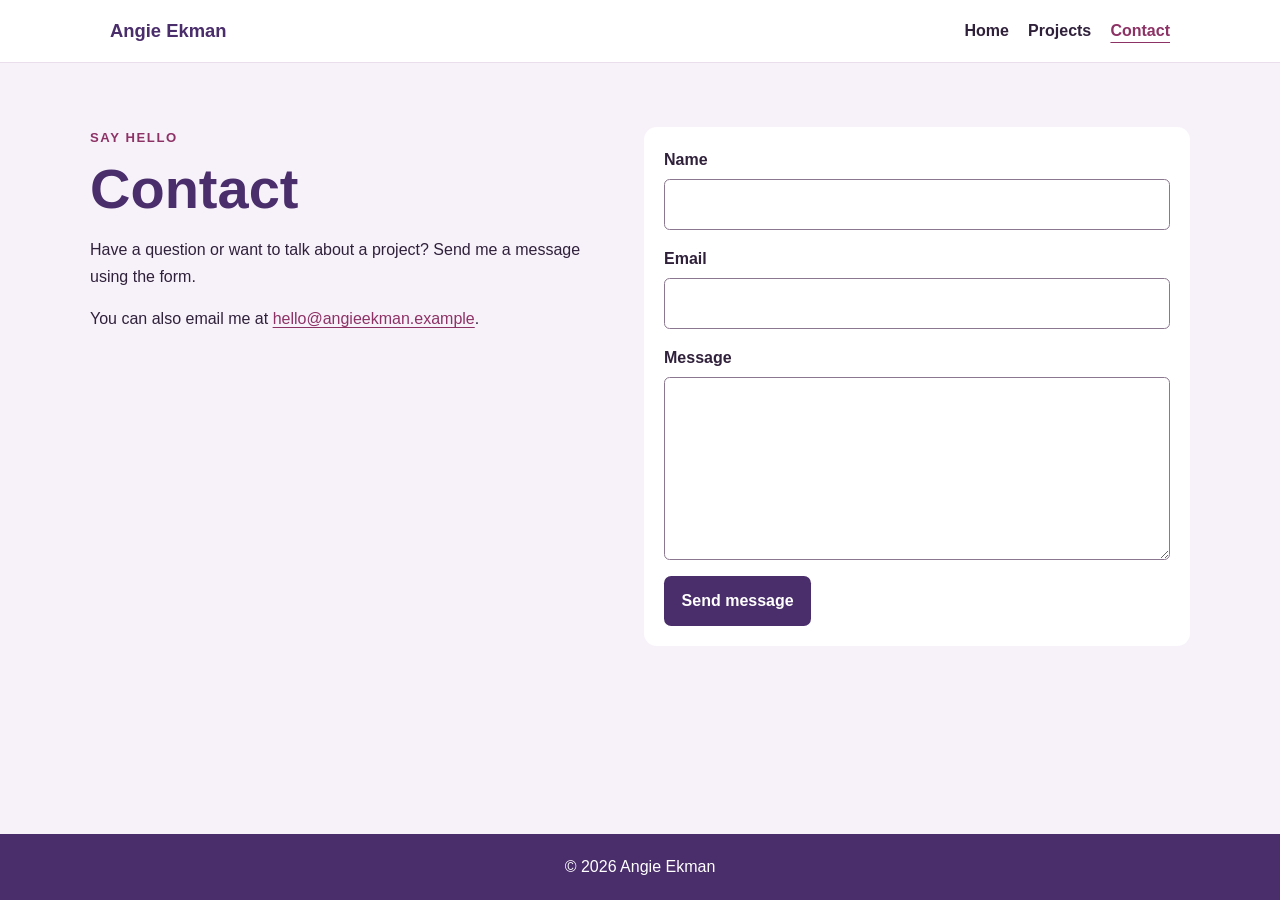
==== contact.html @ b8a72bd6 "1st kinda done portfolio" ====
<!doctype html>
<html lang="en">
  <head>
    <meta charset="UTF-8" />
    <meta name="viewport" content="width=device-width, initial-scale=1.0" />
    <meta
      name="description"
      content="Contact Angie Ekman about web and app development."
    />
    <link rel="stylesheet" href="styles/styles.css" />
    <link rel="stylesheet" href="styles/contact.css" />
    <title>Angie Ekman | Contact</title>
  </head>
  <body>
    <header class="site-header">
      <nav class="navbar" aria-label="Main navigation">
        <a class="brand" href="index.html">Angie Ekman</a>
        <ul class="nav-links">
          <li><a href="index.html">Home</a></li>
          <li><a href="projects.html">Projects</a></li>
          <li><a aria-current="page" href="contact.html">Contact</a></li>
        </ul>
      </nav>
    </header>
    <main class="page-main">
      <section class="contact-layout" aria-labelledby="contact-title">
        <div class="contact-copy">
          <p class="eyebrow">Say hello</p>
          <h1 id="contact-title">Contact</h1>
          <p>
            Have a question or want to talk about a project? Send me a message
            using the form.
          </p>
          <p>
            You can also email me at
            <a href="mailto:hello@angieekman.example"
              >hello@angieekman.example</a
            >.
          </p>
        </div>
        <form
          class="contact-form"
          action="mailto:hello@angieekman.example"
          method="post"
          enctype="text/plain"
        >
          <div class="form-field">
            <label for="name">Name</label
            ><input
              id="name"
              name="name"
              type="text"
              autocomplete="name"
              required
            />
          </div>
          <div class="form-field">
            <label for="email">Email</label
            ><input
              id="email"
              name="email"
              type="email"
              autocomplete="email"
              required
            />
          </div>
          <div class="form-field">
            <label for="message">Message</label
            ><textarea id="message" name="message" rows="6" required></textarea>
          </div>
          <button class="button" type="submit">Send message</button>
        </form>
      </section>
    </main>
    <footer class="site-footer"><p>&copy; 2026 Angie Ekman</p></footer>
  </body>
</html>
---- styles/styles.css ----
:root {
  color-scheme: light;
  --ink: #30213b;
  --plum: #4a2d6b;
  --berry: #8d3265;
  --lavender: #f7f2fa;
  --pink: #e8c4dc;
  --white: #fff;
}

* {
  box-sizing: border-box;
}

body {
  display: flex;
  flex-direction: column;
  min-height: 100vh;
  min-width: 320px;
  margin: 0;
  color: var(--ink);
  background: var(--lavender);
  font-family: Arial, Helvetica, sans-serif;
  font-size: 1rem;
  line-height: 1.65;
}

a {
  color: var(--berry);
  text-underline-offset: 0.2em;
}
a:hover {
  color: var(--plum);
}
a:focus-visible,
button:focus-visible,
input:focus-visible,
textarea:focus-visible {
  outline: 3px solid var(--berry);
  outline-offset: 3px;
}

.site-header {
  background: var(--white);
  border-bottom: 1px solid #eaddec;
}
.navbar {
  display: flex;
  flex-direction: column;
  align-items: flex-start;
  gap: 0.5rem;
  max-width: 1100px;
  margin: 0 auto;
  padding: 1rem 1.25rem;
}
.brand {
  color: var(--plum);
  font-size: 1.15rem;
  font-weight: 700;
  text-decoration: none;
}
.nav-links {
  display: flex;
  flex-wrap: wrap;
  gap: 0.25rem 1.2rem;
  margin: 0;
  padding: 0;
  list-style: none;
}
.nav-links a {
  color: var(--ink);
  font-weight: 600;
  text-decoration: none;
}
.nav-links a[aria-current="page"] {
  color: var(--berry);
  text-decoration: underline;
  text-underline-offset: 0.35rem;
}

main {
  flex: 1;
  width: min(100% - 2rem, 1100px);
  margin: 0 auto;
}
.hero {
  display: flex;
  flex-direction: column;
  gap: 2rem;
  align-items: center;
  padding: 3rem 0 2rem;
}
.hero-text {
  max-width: 34rem;
}
.hero h1 {
  margin: 0;
  color: var(--plum);
  font-size: clamp(2.4rem, 10vw, 4.5rem);
  line-height: 1.08;
}
h2 {
  color: var(--plum);
  line-height: 1.2;
}
.hero h2 {
  margin: 0.5rem 0;
  font-size: clamp(1.35rem, 5vw, 2rem);
}
.eyebrow {
  margin: 0 0 0.5rem;
  color: var(--berry);
  font-size: 0.82rem;
  font-weight: 700;
  letter-spacing: 0.12em;
  text-transform: uppercase;
}
.hero-image {
  display: block;
  width: 100%;
  max-width: 540px;
  height: auto;
  border-radius: 1rem;
}
.button {
  display: inline-block;
  border: 0;
  border-radius: 0.45rem;
  padding: 0.75rem 1.1rem;
  color: var(--white);
  background: var(--plum);
  font: inherit;
  font-weight: 700;
  text-decoration: none;
  cursor: pointer;
}
.button:hover {
  color: var(--white);
  background: var(--berry);
}
.intro {
  max-width: 48rem;
  margin: 1rem auto 4rem;
  padding: 1.5rem;
  border-left: 4px solid var(--berry);
  background: var(--white);
}
.intro h2 {
  margin-top: 0;
}
.page-main {
  padding-top: 2.5rem;
  padding-bottom: 4rem;
}
.page-main h1 {
  margin: 0;
  color: var(--plum);
  font-size: clamp(2.2rem, 8vw, 3.5rem);
  line-height: 1.15;
}
.page-lead {
  max-width: 42rem;
  margin-top: 0.75rem;
}
.site-footer {
  padding: 1.25rem;
  color: var(--white);
  background: var(--plum);
  text-align: center;
}
.site-footer p {
  margin: 0;
}

@media (min-width: 480px) {
  .navbar {
    flex-direction: row;
    align-items: center;
    justify-content: space-between;
  }
  .hero {
    padding-top: 4rem;
  }
}

@media (min-width: 768px) {
  main {
    width: min(100% - 4rem, 1100px);
  }
  .hero {
    flex-direction: row;
    justify-content: space-between;
    gap: 3rem;
    min-height: 65vh;
  }
  .hero-text {
    flex: 1;
  }
  .hero-image {
    flex: 1;
  }
  .page-main {
    padding-top: 4rem;
  }
}
---- styles/contact.css ----
.contact-layout {
  display: flex;
  flex-direction: column;
  gap: 2rem;
}

.contact-copy { max-width: 32rem; }
.contact-copy h1 { margin-bottom: 1rem; }
.contact-form { display: flex; flex-direction: column; gap: 1rem; width: 100%; max-width: 38rem; padding: 1.25rem; border-radius: 0.8rem; background: var(--white); }
.form-field { display: flex; flex-direction: column; gap: 0.35rem; }
.form-field label { font-weight: 700; }
.form-field input, .form-field textarea { width: 100%; border: 1px solid #8b778f; border-radius: 0.35rem; padding: 0.7rem; color: var(--ink); background: var(--white); font: inherit; }
.form-field textarea { resize: vertical; }
.contact-form .button { align-self: flex-start; }

@media (min-width: 768px) {
  .contact-layout { flex-direction: row; align-items: flex-start; justify-content: space-between; gap: 3rem; }
  .contact-copy { flex: 1; }
  .contact-form { flex: 1; }
}
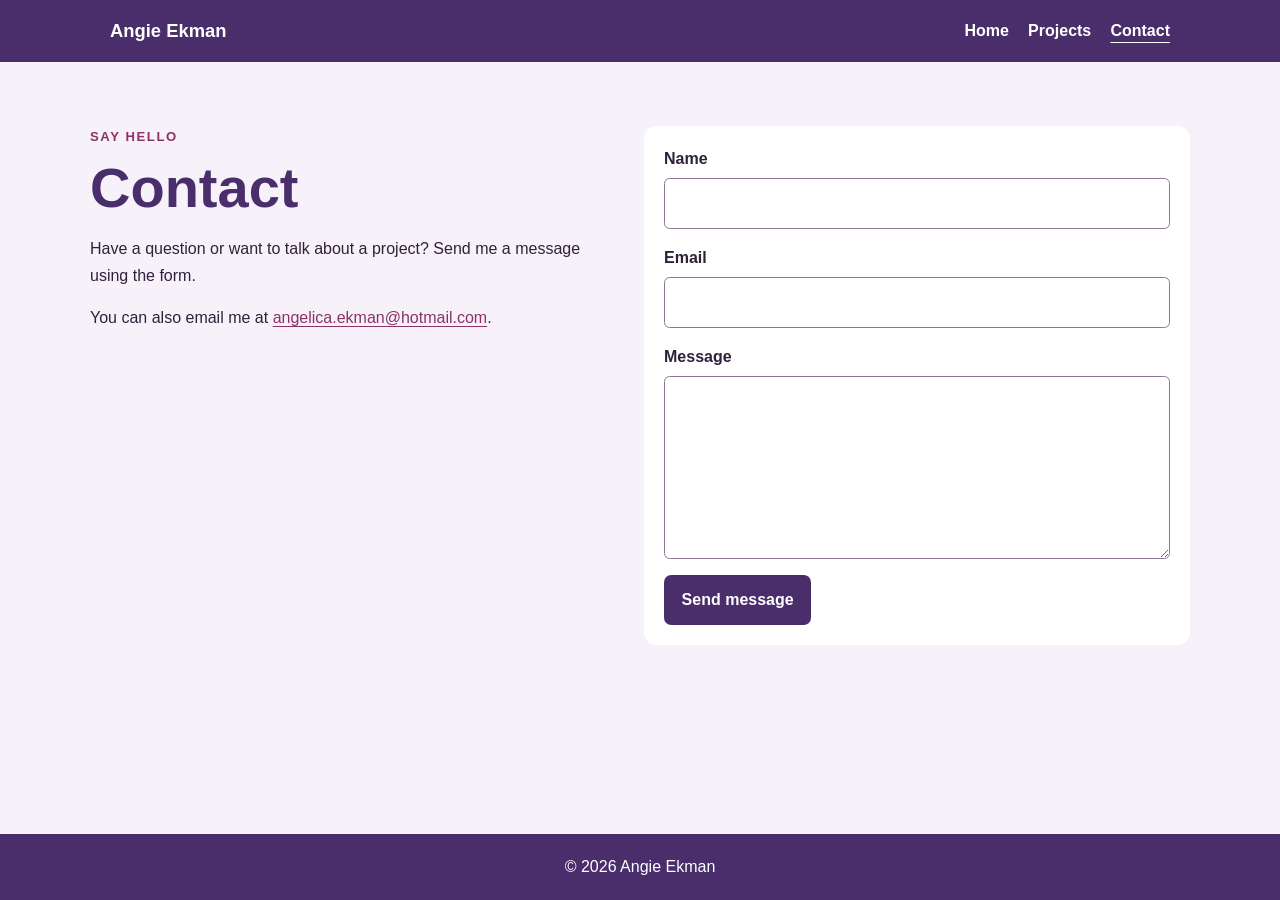
==== commit 711e55f1: "changed placeholder for email to correct one. removed button from first page that redirected to proj" ====
--- a/contact.html
+++ b/contact.html
@@ -33,14 +33,14 @@
           </p>
           <p>
             You can also email me at
-            <a href="mailto:hello@angieekman.example"
-              >hello@angieekman.example</a
+            <a href="mailto:angelica.ekman@hotmail.com"
+              >angelica.ekman@hotmail.com</a
             >.
           </p>
         </div>
         <form
           class="contact-form"
-          action="mailto:hello@angieekman.example"
+          action="mailto:angelica.ekman@hotmail.com"
           method="post"
           enctype="text/plain"
         >
--- a/styles/styles.css
+++ b/styles/styles.css
@@ -4,7 +4,6 @@
   --plum: #4a2d6b;
   --berry: #8d3265;
   --lavender: #f7f2fa;
-  --pink: #e8c4dc;
   --white: #fff;
 }
 
@@ -41,8 +40,7 @@
 }
 
 .site-header {
-  background: var(--white);
-  border-bottom: 1px solid #eaddec;
+  background: var(--plum);
 }
 .navbar {
   display: flex;
@@ -54,7 +52,7 @@
   padding: 1rem 1.25rem;
 }
 .brand {
-  color: var(--plum);
+  color: var(--white);
   font-size: 1.15rem;
   font-weight: 700;
   text-decoration: none;
@@ -68,12 +66,12 @@
   list-style: none;
 }
 .nav-links a {
-  color: var(--ink);
+  color: var(--white);
   font-weight: 600;
   text-decoration: none;
 }
 .nav-links a[aria-current="page"] {
-  color: var(--berry);
+  color: var(--white);
   text-decoration: underline;
   text-underline-offset: 0.35rem;
 }
--- a/styles/contact.css
+++ b/styles/contact.css
@@ -4,17 +4,64 @@
   gap: 2rem;
 }
 
-.contact-copy { max-width: 32rem; }
-.contact-copy h1 { margin-bottom: 1rem; }
-.contact-form { display: flex; flex-direction: column; gap: 1rem; width: 100%; max-width: 38rem; padding: 1.25rem; border-radius: 0.8rem; background: var(--white); }
-.form-field { display: flex; flex-direction: column; gap: 0.35rem; }
-.form-field label { font-weight: 700; }
-.form-field input, .form-field textarea { width: 100%; border: 1px solid #8b778f; border-radius: 0.35rem; padding: 0.7rem; color: var(--ink); background: var(--white); font: inherit; }
-.form-field textarea { resize: vertical; }
-.contact-form .button { align-self: flex-start; }
+.contact-copy {
+  max-width: 32rem;
+}
+
+.contact-copy h1 {
+  margin-bottom: 1rem;
+}
+
+.contact-form {
+  display: flex;
+  flex-direction: column;
+  gap: 1rem;
+  width: 100%;
+  max-width: 38rem;
+  padding: 1.25rem;
+  border-radius: 0.8rem;
+  background: var(--white);
+}
+
+.form-field {
+  display: flex;
+  flex-direction: column;
+  gap: 0.35rem;
+}
+
+.form-field label {
+  font-weight: 700;
+}
+
+.form-field input,
+.form-field textarea {
+  width: 100%;
+  border: 1px solid #8b778f;
+  border-radius: 0.35rem;
+  padding: 0.7rem;
+  color: var(--ink);
+  background: var(--white);
+  font: inherit;
+}
+
+.form-field textarea {
+  resize: vertical;
+}
+
+.contact-form .button {
+  align-self: flex-start;
+}
 
 @media (min-width: 768px) {
-  .contact-layout { flex-direction: row; align-items: flex-start; justify-content: space-between; gap: 3rem; }
-  .contact-copy { flex: 1; }
-  .contact-form { flex: 1; }
+  .contact-layout {
+    flex-direction: row;
+    align-items: flex-start;
+    justify-content: space-between;
+    gap: 3rem;
+  }
+
+  .contact-copy,
+  .contact-form {
+    flex: 1;
+  }
 }
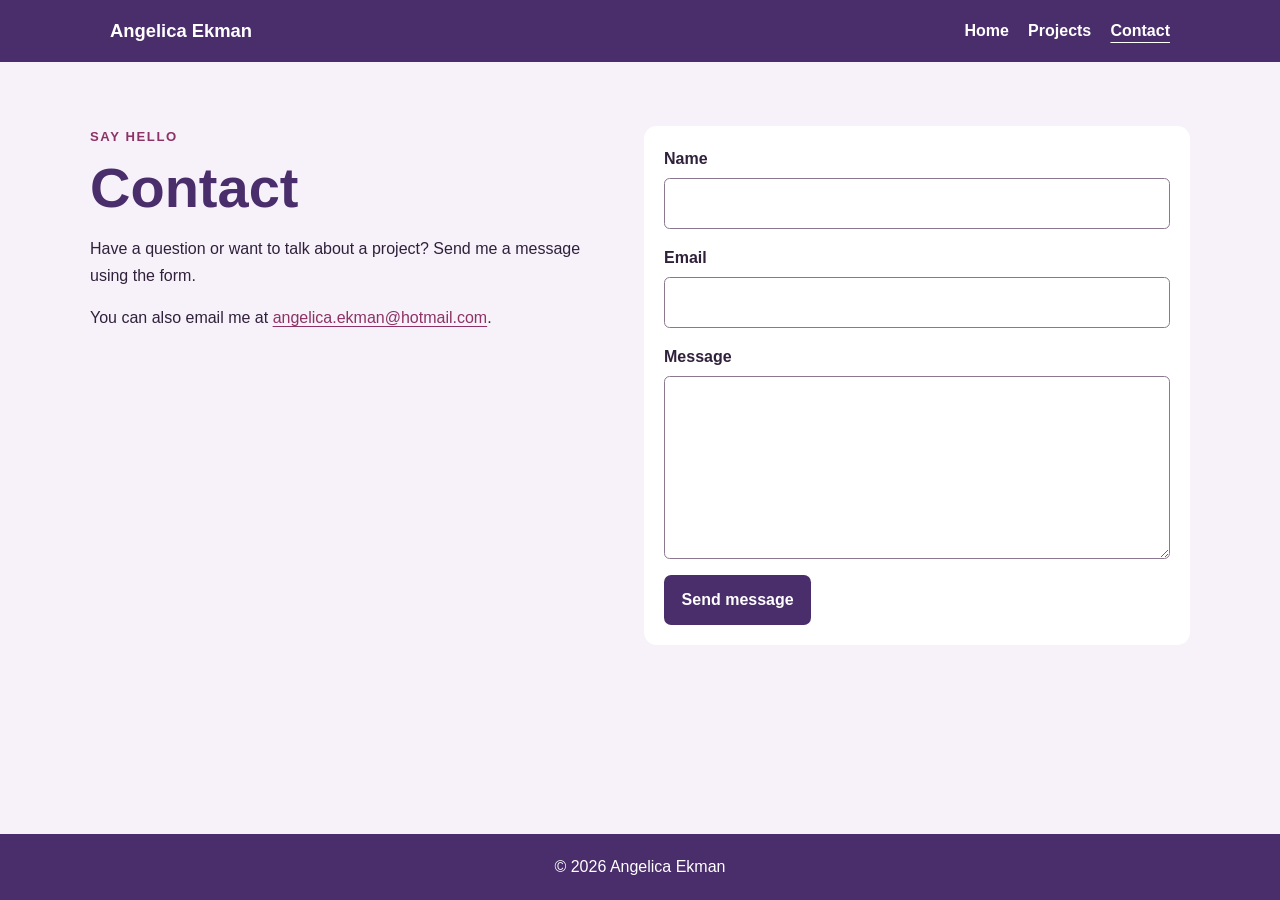
==== commit 39649ed8: "Changed all Angie to Angelica. added hover effect for menu-links" ====
--- a/contact.html
+++ b/contact.html
@@ -5,16 +5,16 @@
     <meta name="viewport" content="width=device-width, initial-scale=1.0" />
     <meta
       name="description"
-      content="Contact Angie Ekman about web and app development."
+      content="Contact Angelica Ekman about web and app development."
     />
     <link rel="stylesheet" href="styles/styles.css" />
     <link rel="stylesheet" href="styles/contact.css" />
-    <title>Angie Ekman | Contact</title>
+    <title>Angelica Ekman | Contact</title>
   </head>
   <body>
     <header class="site-header">
       <nav class="navbar" aria-label="Main navigation">
-        <a class="brand" href="index.html">Angie Ekman</a>
+        <a class="brand" href="index.html">Angelica Ekman</a>
         <ul class="nav-links">
           <li><a href="index.html">Home</a></li>
           <li><a href="projects.html">Projects</a></li>
@@ -72,6 +72,6 @@
         </form>
       </section>
     </main>
-    <footer class="site-footer"><p>&copy; 2026 Angie Ekman</p></footer>
+    <footer class="site-footer"><p>&copy; 2026 Angelica Ekman</p></footer>
   </body>
 </html>
--- a/styles/styles.css
+++ b/styles/styles.css
@@ -3,6 +3,7 @@
   --ink: #30213b;
   --plum: #4a2d6b;
   --berry: #8d3265;
+  --pink: #f0c5df;
   --lavender: #f7f2fa;
   --white: #fff;
 }
@@ -29,7 +30,7 @@
   text-underline-offset: 0.2em;
 }
 a:hover {
-  color: var(--plum);
+  color: var(--pink);
 }
 a:focus-visible,
 button:focus-visible,
@@ -69,6 +70,11 @@
   color: var(--white);
   font-weight: 600;
   text-decoration: none;
+  transition: color 180ms ease;
+}
+.nav-links :hover,
+.nav-links :focus-visible {
+  color: var(--pink);
 }
 .nav-links a[aria-current="page"] {
   color: var(--white);
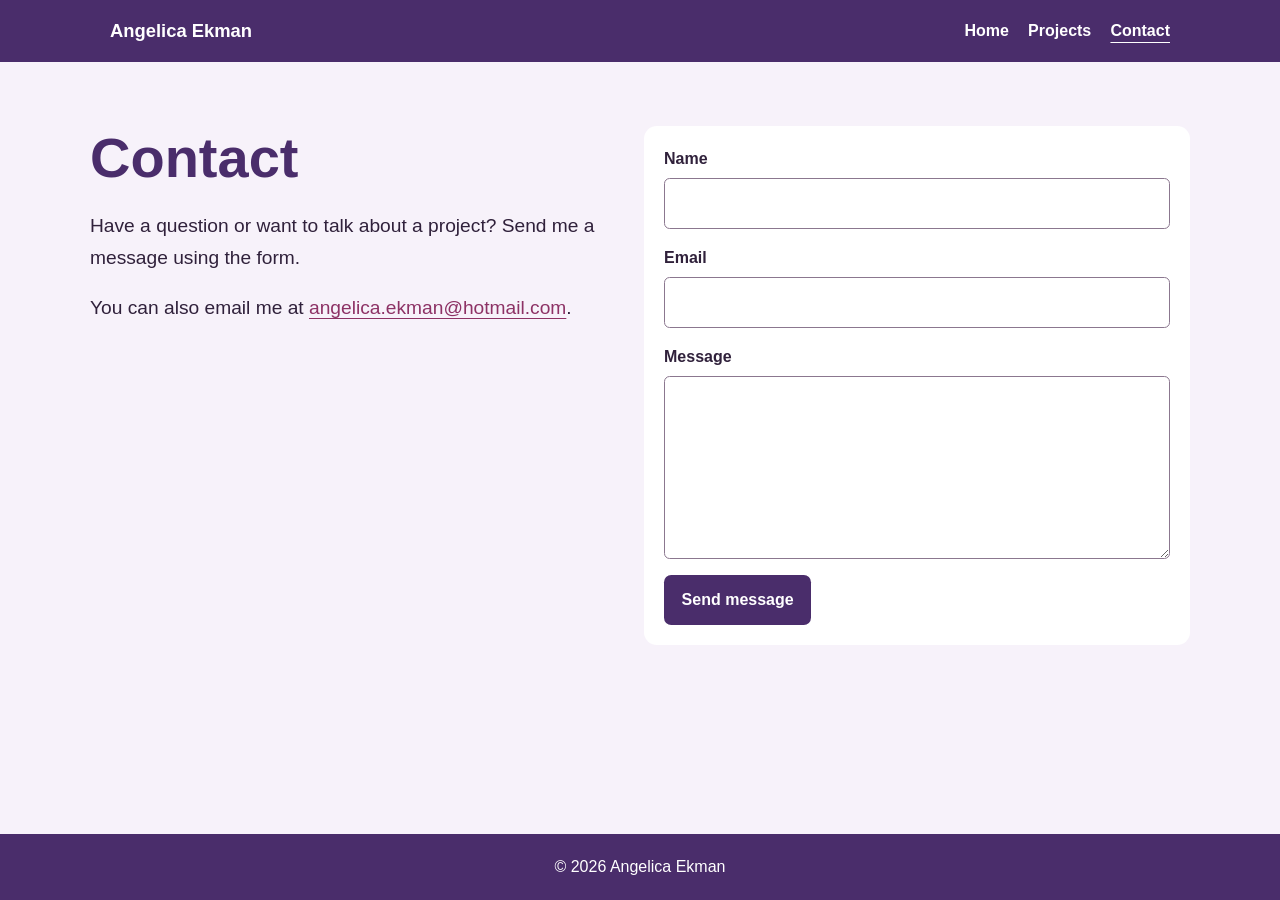
==== commit 1e61e894: "s" ====
--- a/contact.html
+++ b/contact.html
@@ -14,7 +14,7 @@
   <body>
     <header class="site-header">
       <nav class="navbar" aria-label="Main navigation">
-        <a class="brand" href="index.html">Angelica Ekman</a>
+        <span class="brand">Angelica Ekman</span>
         <ul class="nav-links">
           <li><a href="index.html">Home</a></li>
           <li><a href="projects.html">Projects</a></li>
@@ -25,7 +25,6 @@
     <main class="page-main">
       <section class="contact-layout" aria-labelledby="contact-title">
         <div class="contact-copy">
-          <p class="eyebrow">Say hello</p>
           <h1 id="contact-title">Contact</h1>
           <p>
             Have a question or want to talk about a project? Send me a message
--- a/styles/styles.css
+++ b/styles/styles.css
@@ -30,7 +30,7 @@
   text-underline-offset: 0.2em;
 }
 a:hover {
-  color: var(--pink);
+  color: var(--plum);
 }
 a:focus-visible,
 button:focus-visible,
@@ -96,6 +96,9 @@
 }
 .hero-text {
   max-width: 34rem;
+}
+.hero-text > p {
+  font-size: 1.2rem;
 }
 .hero h1 {
   margin: 0;
@@ -152,6 +155,9 @@
 .intro h2 {
   margin-top: 0;
 }
+.intro p {
+  font-size: 1.2rem;
+}
 .page-main {
   padding-top: 2.5rem;
   padding-bottom: 4rem;
@@ -165,6 +171,7 @@
 .page-lead {
   max-width: 42rem;
   margin-top: 0.75rem;
+  font-size: 1.2rem;
 }
 .site-footer {
   padding: 1.25rem;
@@ -199,6 +206,7 @@
   }
   .hero-text {
     flex: 1;
+    transform: translateY(-1.5rem);
   }
   .hero-image {
     flex: 1;
--- a/styles/contact.css
+++ b/styles/contact.css
@@ -6,6 +6,10 @@
 
 .contact-copy {
   max-width: 32rem;
+}
+
+.contact-copy > p {
+  font-size: 1.2rem;
 }
 
 .contact-copy h1 {
